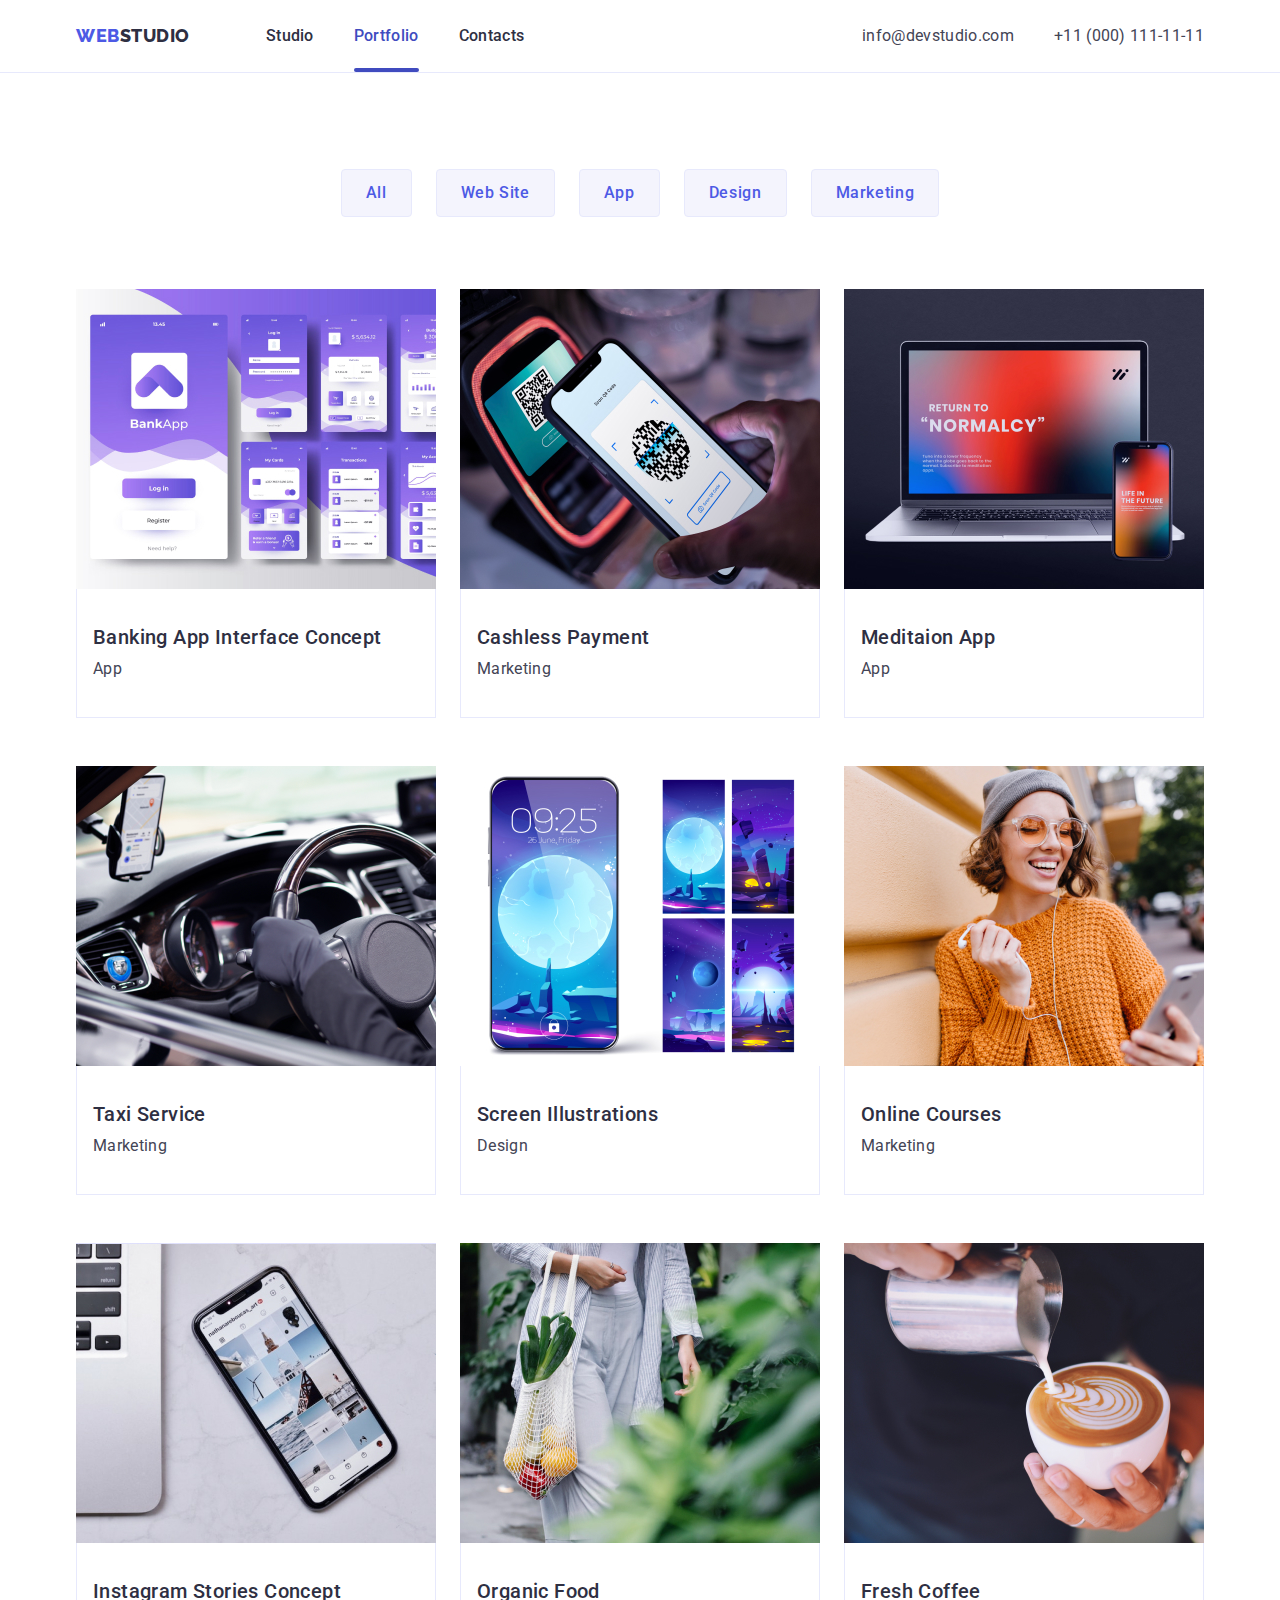
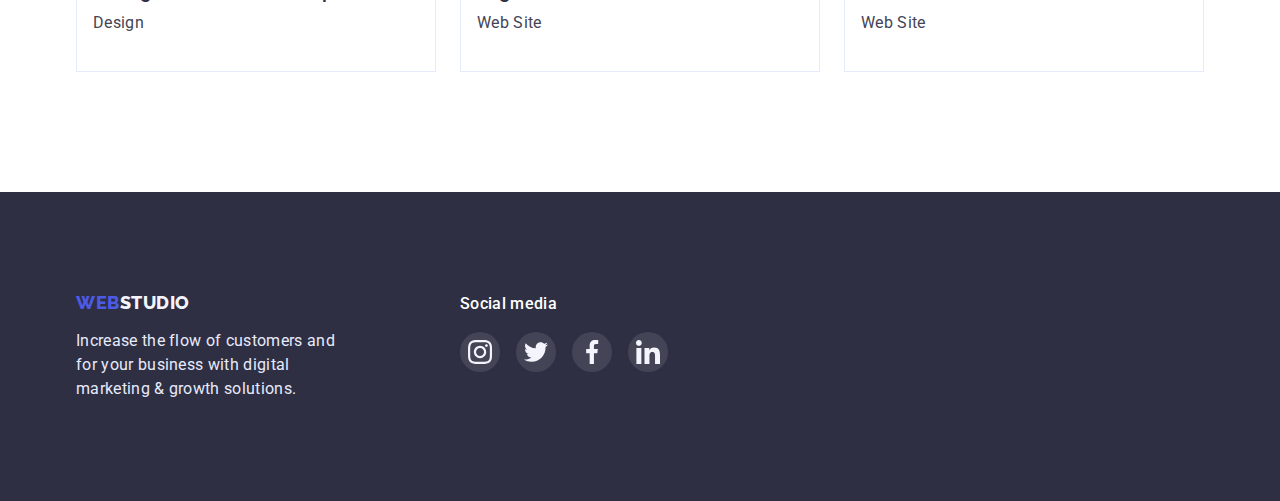
==== portfolio.html @ feeb9d18 "added new files" ====
<!DOCTYPE html>
<html lang="en">
  <head>
    <meta charset="UTF-8" />
    <meta http-equiv="X-UA-Compatible" content="IE=edge" />
    <meta name="viewport" content="width=device-width, initial-scale=1.0" />
    <title>WebStudio</title>
    <link rel="stylesheet" href="./css/normalize.css" />
    <link rel="preconnect" href="https://fonts.googleapis.com" />
    <link rel="preconnect" href="https://fonts.gstatic.com" crossorigin />
    <link
      href="https://fonts.googleapis.com/css2?family=Raleway:wght@700&family=Roboto:wght@400;500;700;900&display=swap"
      rel="stylesheet"
    />
    <link rel="stylesheet" href="./css/styles.css" />
  </head>

  <body>
    <!-- HEADER -->
    <header class="header">
      <div class="container">
        <nav class="navigation">
          <a class="logo link" href="./index.html"
            ><span class="logo-web">Web</span>Studio</a
          >
          <ul class="menu list">
            <li class="menu-item">
              <a class="menu-link link" href="./index.html">Studio</a>
            </li>
            <li class="menu-item">
              <a class="menu-link link active" href="./portfolio.html">Portfolio</a>
            </li>
            <li class="menu-item">
              <a class="menu-link link" href="">Contacts</a>
            </li>
          </ul>

          <ul class="contact-block list">
            <li class="contact-item">
              <a class="contact-mail link" href="mailto:info@devstudio.com"
                >info@devstudio.com</a
              >
            </li>
            <li class="contact-item">
              <a class="contact-number link" href="tel:+11(000)111-11-11"
                >+11 (000) 111-11-11</a
              >
            </li>
          </ul>
        </nav>
      </div>
    </header>

    <main>
      <section class="filter">
        <div class="container">
          <ul class="filter-list list">
            <li class="filter-item">
              <button class="filter-btn" type="button">All</button>
            </li>
            <li class="filter-item">
              <button class="filter-btn" type="button">Web Site</button>
            </li>
            <li class="filter-item">
              <button class="filter-btn" type="button">App</button>
            </li>
            <li class="filter-item">
              <button class="filter-btn" type="button">Design</button>
            </li>
            <li class="filter-item">
              <button class="filter-btn" type="button">Marketing</button>
            </li>
          </ul>

          <ul class="gallery-list list">
            <li class="gallery-item">
              <a class="gallery-card-link link" href="#">
                <div class="gallery-card-wrapper">
                  <img
                    src="./images/card1.jpeg"
                    alt="Interface Concept"
                    width="360"
                    height="300"
                  />
                  <p class="overlay">
                    14 Stylish and User-Friendly App Design Concepts · Task
                    Manager App · Calorie Tracker App · Exotic Fruit Ecommerce
                    App · Cloud Storage App
                  </p>
                </div>
                <div class="gallery-name">
                  <h2 class="gallery-title">Banking App Interface Concept</h2>
                  <p class="gallery-text">App</p>
                </div>
              </a>
            </li>
            <li class="gallery-item">
              <a class="gallery-card-link link" href="#">
                <div class="gallery-card-wrapper">
                  <img
                    src="./images/card2.jpeg"
                    alt="Interface Concept"
                    width="360"
                    height="300"
                  />
                  <p class="overlay">
                    14 Stylish and User-Friendly App Design Concepts · Task
                    Manager App · Calorie Tracker App · Exotic Fruit Ecommerce
                    App · Cloud Storage App
                  </p>
                </div>
                <div class="gallery-name">
                  <h2 class="gallery-title">Cashless Payment</h2>
                  <p class="gallery-text">Marketing</p>
                </div>
              </a>
            </li>
            <li class="gallery-item">
              <a class="gallery-card-link link" href="#">
                <div class="gallery-card-wrapper">
                  <img
                    src="./images/card3.jpeg"
                    alt="Interface Concept"
                    width="360"
                    height="300"
                  />
                  <p class="overlay">
                    14 Stylish and User-Friendly App Design Concepts · Task
                    Manager App · Calorie Tracker App · Exotic Fruit Ecommerce
                    App · Cloud Storage App
                  </p>
                </div>
                <div class="gallery-name">
                  <h2 class="gallery-title">Meditaion App</h2>
                  <p class="gallery-text">App</p>
                </div>
              </a>
            </li>
            <li class="gallery-item">
              <a class="gallery-card-link link" href="#">
                <div class="gallery-card-wrapper">
                  <img
                    src="./images/card4.jpeg"
                    alt="Interface Concept"
                    width="360"
                    height="300"
                  />
                  <p class="overlay">
                    14 Stylish and User-Friendly App Design Concepts · Task
                    Manager App · Calorie Tracker App · Exotic Fruit Ecommerce
                    App · Cloud Storage App
                  </p>
                </div>
                <div class="gallery-name">
                  <h2 class="gallery-title">Taxi Service</h2>
                  <p class="gallery-text">Marketing</p>
                </div>
              </a>
            </li>
            <li class="gallery-item">
              <a class="gallery-card-link link" href="#">
                <div class="gallery-card-wrapper">
                  <img
                    src="./images/card5.jpeg"
                    alt="Interface Concept"
                    width="360"
                    height="300"
                  />
                  <p class="overlay">
                    14 Stylish and User-Friendly App Design Concepts · Task
                    Manager App · Calorie Tracker App · Exotic Fruit Ecommerce
                    App · Cloud Storage App
                  </p>
                </div>
                <div class="gallery-name">
                  <h2 class="gallery-title">Screen Illustrations</h2>
                  <p class="gallery-text">Design</p>
                </div>
              </a>
            </li>
            <li class="gallery-item">
              <a class="gallery-card-link link" href="#">
                <div class="gallery-card-wrapper">
                  <img
                    src="./images/card6.jpeg"
                    alt="Interface Concept"
                    width="360"
                    height="300"
                  />
                  <p class="overlay">
                    14 Stylish and User-Friendly App Design Concepts · Task
                    Manager App · Calorie Tracker App · Exotic Fruit Ecommerce
                    App · Cloud Storage App
                  </p>
                </div>
                <div class="gallery-name">
                  <h2 class="gallery-title">Online Courses</h2>
                  <p class="gallery-text">Marketing</p>
                </div>
              </a>
            </li>
            <li class="gallery-item">
              <a class="gallery-card-link link" href="#">
                <div class="gallery-card-wrapper">
                  <img
                    src="./images/card7.jpeg"
                    alt="Interface Concept"
                    width="360"
                    height="300"
                  />
                  <p class="overlay">
                    14 Stylish and User-Friendly App Design Concepts · Task
                    Manager App · Calorie Tracker App · Exotic Fruit Ecommerce
                    App · Cloud Storage App
                  </p>
                </div>
                <div class="gallery-name">
                  <h2 class="gallery-title">Instagram Stories Concept</h2>
                  <p class="gallery-text">Design</p>
                </div>
              </a>
            </li>
            <li class="gallery-item">
              <a class="gallery-card-link link" href="#">
                <div class="gallery-card-wrapper">
                  <img
                    src="./images/card8.jpeg"
                    alt="Interface Concept"
                    width="360"
                    height="300"
                  />
                  <p class="overlay">
                    14 Stylish and User-Friendly App Design Concepts · Task
                    Manager App · Calorie Tracker App · Exotic Fruit Ecommerce
                    App · Cloud Storage App
                  </p>
                </div>
                <div class="gallery-name">
                  <h2 class="gallery-title">Organic Food</h2>
                  <p class="gallery-text">Web Site</p>
                </div>
              </a>
            </li>
            <li class="gallery-item">
              <a class="gallery-card-link link" href="#">
                <div class="gallery-card-wrapper">
                  <img
                    src="./images/card9.jpeg"
                    alt="Interface Concept"
                    width="360"
                    height="300"
                  />
                  <p class="overlay">
                    14 Stylish and User-Friendly App Design Concepts · Task
                    Manager App · Calorie Tracker App · Exotic Fruit Ecommerce
                    App · Cloud Storage App
                  </p>
                </div>
                <div class="gallery-name">
                  <h2 class="gallery-title">Fresh Coffee</h2>
                  <p class="gallery-text">Web Site</p>
                </div>
              </a>
            </li>
          </ul>
        </div>
      </section>
    </main>

    <!--Footer-->
    <footer class="footer">
      <div class="container">
        <div>
          <a class="logo-footer link" href="./index.html">
            <span class="logo-web">Web</span>Studio
          </a>
          <p class="footer-text">
            Increase the flow of customers and for your business with digital
            marketing & growth solutions.
          </p>
        </div>

        <div class="social-media">
          <h3 class="social-media-title">Social media</h3>
          <ul class="footer-soc-list list">
            <li class="footer-soc-item">
              <a href="#" class="footer-soc-link link">
                <svg class="footer-soc-icon" weight="24" height="24">
                  <use href="./images/sprite.svg#icon-instagram"></use>
                </svg>
              </a>
            </li>
            <li class="footer-soc-item">
              <a href="#" class="footer-soc-link link">
                <svg class="footer-soc-icon" weight="24" height="24">
                  <use href="./images/sprite.svg#icon-twitter"></use>
                </svg>
              </a>
            </li>
            <li class="footer-soc-item">
              <a href="#" class="footer-soc-link link">
                <svg class="footer-soc-icon" weight="24" height="24">
                  <use href="./images/sprite.svg#icon-facebook"></use>
                </svg>
              </a>
            </li>
            <li class="footer-soc-item">
              <a href="#" class="footer-soc-link link">
                <svg class="footer-soc-icon" weight="24" height="24">
                  <use href="./images/sprite.svg#icon-linkedin"></use>
                </svg>
              </a>
            </li>
          </ul>
        </div>
      </div>
    </footer>
  </body>
</html>
---- css/styles.css ----
:root {
  --accent-color: #4d5ae5;
  --title-color: #2e2f42;
  --main-text-color: #434455;
  --accent-light-color: #ffffff;
  --transition-duration-and-funs: 250ms cubic-bezier(0.4, 0, 0.2, 1);
}

* {
  margin: 0;
  padding: 0;
  box-sizing: border-box;
}

body {
  font-family: "Roboto", sans-serif;
  color: var(--title-color);
  font-weight: 700;
}

h1,
h2,
h3,
h4,
p {
  margin: 0;
}

ul {
  margin: 0;
  padding-left: 0;
}

img {
  display: block;
}
button {
  cursor: pointer;
}

.container {
  width: 1158px;
  padding-left: 15px;
  padding-right: 15px;
  margin: 0 auto;
}

.link {
  display: inline-block;
  text-decoration: none;
}

/*-------- HEDER -------- */
.header {
  padding-top: 24px;
  padding-bottom: 24px;

  border-bottom: 1px solid #e7e9fc;
}

.navigation {
  display: flex;
  align-items: center;
}

.navigation ul {
  display: flex;
}

.logo {
  margin-right: 76px;

  font-family: "Raleway";
  font-weight: 800;
  font-size: 18px;
  line-height: 1.33;
  letter-spacing: 0.03em;
  text-transform: uppercase;
  color: var(--title-color);
}

.logo-web {
  color: var(--accent-color);
}

.menu-item {
  position: relative;
}

.menu-item:not(:last-child) {
  margin-right: 40px;
}

.menu-link {
  position: relative;
  font-weight: 500;
  font-size: 16px;
  line-height: 1.5;
  letter-spacing: 0.02em;
  color: var(--title-color);
  transition: color var(--transition-duration-and-funs);
}

.active {
  color: #404bbf;
}

.menu-link.active::after {
  position: absolute;
  left: 0;
  bottom: -24px;
  width: 100%;
  height: 4px;
  content: "";
  
  background-color: #404bbf;
  border-radius: 2px;
}

.menu-link:hover,
.menu-link:focus {
  color: var(--accent-color);
}

.contact-block {
  margin-left: auto;
}

.contact-item:not(:last-child) {
  margin-right: 40px;
}

.contact-mail {
  font-weight: 400;
  font-size: 16px;
  line-height: 1.5;
  letter-spacing: 0.02em;
  color: var(--main-text-color);
  transition: color var(--transition-duration-and-funs);
}

.contact-number {
  font-weight: 400;
  font-size: 16px;
  line-height: 1.5;
  letter-spacing: 0.02em;
  color: var(--main-text-color);
  transition: color var(--transition-duration-and-funs);
}

.contact-number:hover,
.contact-number:focus {
  color: var(--accent-color);
}

.list {
  list-style: none;
}

.contact-mail:hover,
.contact-mail:focus {
  color: var(--accent-color);
}

/* ------- HERO -------- */

.hero {
  padding-top: 188px;
  padding-bottom: 188px;
  max-width: 1440px;
  margin: 0 auto;

  background-color: var(--title-color);
  background-image: linear-gradient(
      rgba(46, 47, 66, 0.7),
      rgba(46, 47, 66, 0.7)
    ),
    url(../images/people-office.jpeg);
  background-repeat: no-repeat;
  background-size: cover;
  background-position: center;

  /* text-align: center; */
}

.hero .container {
  display: flex;
  flex-direction: column;
  gap: 48px;
  align-items: center;
}

.hero-title {
  display: block;
  max-width: 500px;

  font-size: 56px;
  line-height: 1.07;
  text-align: center;
  letter-spacing: 0.02em;
  color: var(--accent-light-color);
}

.hero-btn {
  display: inline-block;
  padding: 16px 32px 16px 32px;

  font-family: "Roboto", sans-serif;
  font-weight: 500;
  font-size: 16px;
  line-height: 1.19;
  letter-spacing: 0.04em;
  color: var(--accent-light-color);
  background: var(--accent-color);

  box-shadow: 0px 4px 4px rgba(0, 0, 0, 0.15);
  border: var(--accent-color);
  border-radius: 4px;
  transition: background-color var(--transition-duration-and-funs);
}

.hero-btn:hover,
.hero-btn:focus {
  background-color: #404bbf;
  bottom: none;
}

/* ------- Section 1 Description ------- */

.description {
  padding-top: 120px;
  padding-bottom: 120px;
}

.main-description {
  display: flex;
  gap: 24px;

  font-size: 20px;
  line-height: 1.2;
  letter-spacing: 0.02em;
  color: var(--title-color);
}

.main-description-title {
  margin-bottom: 8px;
  margin-top: 8px;
  font-weight: 500;
  font-size: 20px;
  line-height: 1.2;
}

.block-description {
  width: calc((100% - 72px) / 4);
}

.block-description::before {
  display: block;
  content: "";
  height: 120px;
  background-repeat: no-repeat;
  background-position: center;
  background-color: #f4f4fd;
  border-radius: 4px;
}

.block-description:nth-child(1)::before {
  background-image: url(../images/antenna.svg);
}

.block-description:nth-child(2)::before {
  background-image: url(../images/clock.svg);
}

.block-description:nth-child(3)::before {
  background-image: url(../images/diagram.svg);
}

.block-description:nth-child(4)::before {
  background-image: url(../images/astronaut.svg);
}

.text-description {
  font-weight: 400;
  font-size: 16px;
  line-height: 1.5;
  letter-spacing: 0.02em;
  color: var(--main-text-color);
}

/* <!----- Section 2 What are we doing -----> */

.function {
  padding-bottom: 120px;
}

.fuction-title {
  margin-bottom: 72px;
  font-weight: 700;
  font-size: 36px;
  line-height: 1.11;
  text-align: center;
  letter-spacing: 0.02em;
  text-transform: capitalize;
  color: var(--title-color);
}
.functin-list {
  display: flex;
  gap: 24px;
}

/* ------- Section 3  Our Team -------- */

.team {
  padding-top: 120px;
  padding-bottom: 120px;
  background: #f4f4fd;
}
.team-title {
  margin-bottom: 72px;
  font-weight: 700;
  font-size: 36px;
  line-height: 1.11;
  text-align: center;
  letter-spacing: 0.02em;
  text-transform: capitalize;
  color: var(--title-color);
}
.team-list {
  display: flex;
  gap: 24px;
}
.team-block {
  background: var(--accent-light-color);

  box-shadow: 0px 1px 6px rgba(46, 47, 66, 0.08),
    0px 1px 1px rgba(46, 47, 66, 0.16), 0px 2px 1px rgba(46, 47, 66, 0.08);
  border-radius: 0px 0px 4px 4px;
}
.team-name {
  margin-top: 32px;
  margin-bottom: 8px;

  font-weight: 500;
  font-size: 20px;
  line-height: 1.2;
  text-align: center;
  letter-spacing: 0.02em;
  color: var(--title-color);
}
.team-post {
  margin-bottom: 32px;
  font-weight: 400;
  font-size: 16px;
  line-height: 1.5;
  text-align: center;
  letter-spacing: 0.02em;
  color: var(--main-text-color);
  margin-bottom: 12px;
}

.team-soc-list {
  display: flex;
  justify-content: center;
  gap: 24px;
  padding-bottom: 36px;
}

.team-soc-item {
  width: 40px;
  height: 40px;
}

.team-soc-link {
  display: flex;
  align-items: center;
  justify-content: center;
  width: 100%;
  height: 100%;
  background-color: var(--accent-color);
  border-radius: 50%;
  transition: background-color var(--transition-duration-and-funs);
}

.team-soc-link:hover,
.team-soc-link:focus {
  background-color: #404bbf;
}

.team-soc-icon {
  fill: #f4f4fd;
}

/* ----------- CUSTOMER ---------- */

.customer {
  padding-top: 120px;
  padding-bottom: 120px;
}

.customer-title {
  margin-bottom: 72px;
  font-weight: 700;
  font-size: 36px;
  line-height: 1.11;
  text-align: center;
  letter-spacing: 0.02em;
  text-transform: capitalize;
  color: var(--title-color);
}

.customer-list-company {
  display: flex;
  gap: 24px;
}

.customer-list-item {
  display: flex;
  width: 168px;
  height: 88px;
  align-items: center;
  justify-content: center;
}

.customer-link-company {
  display: flex;
  width: 100%;
  height: 100%;
  align-items: center;
  justify-content: center;
  border: 1px solid #8e8f99;
  border-radius: 4px;
  transition: border var(--transition-duration-and-funs),
    border-radius var(--transition-duration-and-funs);
}

.customer-link-company:hover,
.customer-link-company:focus {
  border: 1px solid #404bbf;
  border-radius: 4px;
}

.customer-icon {
  fill: #8e8f99;
  transition: fill var(--transition-duration-and-funs);
}

.customer-link-company:hover .customer-icon,
.customer-link-company:focus .customer-icon {
  fill: #404bbf;
}

/* ----------- FOOTER ---------- */

.footer {
  padding-top: 100px;
  padding-bottom: 100px;
  background: var(--title-color);
}

.footer > .container {
  display: flex;
  align-items: baseline;
  gap: 120px;
}

.logo-footer {
  margin-bottom: 16px;
  display: inline-block;
  font-family: "Raleway";
  font-weight: 800;
  font-size: 18px;
  line-height: 1.17;
  letter-spacing: 0.03em;
  text-transform: uppercase;
  color: #f4f4fd;
}

.footer-text {
  display: block;
  width: 264px;
  height: 72px;

  font-weight: 400;
  font-size: 16px;
  line-height: 1.5;
  letter-spacing: 0.02em;
  color: #e7e9fc;
}

.footer .social-media {
  display: flex;
  flex-direction: column;
}

.social-media-title {
  font-weight: 500;
  font-size: 16px;
  line-height: 1.5;
  letter-spacing: 0.02em;
  color: #ffffff;
  margin-bottom: 16px;
}

.footer-soc-list {
  display: flex;
  justify-content: center;
  gap: 16px;
  /* padding-bottom: 36px; */
}

.footer-soc-item {
  width: 40px;
  height: 40px;
}

.footer-soc-link {
  display: flex;
  align-items: center;
  justify-content: center;
  width: 100%;
  height: 100%;
  background: rgba(255, 255, 255, 0.1);
  border-radius: 50%;
  transition: background var(--transition-duration-and-funs);
}

.footer-soc-link:hover,
.footer-soc-link:focus {
  background: #31d0aa;
}

.footer-soc-icon {
  fill: #f4f4fd;
}

/* ================ PORTFOLIO =============== */

.filter {
  padding-top: 96px;
  padding-bottom: 120px;
}

.filter-list {
  margin-bottom: 72px;

  display: flex;
  gap: 24px;
  justify-content: center;
}
.filter-item {
  display: flex;
}
.filter-btn {
  display: flex;
  justify-content: center;
  align-items: center;
  padding: 12px 24px;

  height: 48px;

  font-family: inherit;
  font-weight: 500;
  font-size: 16px;
  line-height: 1.5;
  text-align: center;
  letter-spacing: 0.04em;
  color: var(--accent-color);

  background: #f4f4fd;
  border: 1px solid #e7e9fc;
  border-radius: 4px;
  transition: background var(--transition-duration-and-funs),
    color var(--transition-duration-and-funs),
    border var(--transition-duration-and-funs),
}
.filter-btn:hover,
.filter-btn:focus {
  background: var(--accent-color);
  color: var(--accent-light-color);
  border: 1px solid var(--accent-color);
}

/* ----------- GALLERY ---------- */

.gallery-list {
  display: flex;
  flex-wrap: wrap;
  gap: 48px 24px;
}

.gallery-item {
  max-width: 360px;

  font-size: 20px;
  line-height: 1.2;
  letter-spacing: 0.02em;
  color: var(--title-color);
}

.gallery-card-wrapper {
  position: relative;
  overflow: hidden;
}

.overlay {
  position: absolute;
  left: 0;
  top: 0;
  width: 100%;
  height: 100%;

  padding-top: 40px;
  padding-left: 32px;
  padding-right: 32px;
  overflow: auto;

  transform: translate(0, 100%);
  transition: transform var(--transition-duration-and-funs);

  font-weight: 400;
  font-size: 16px;
  line-height: 1.5;
  letter-spacing: 0.02em;
  color: #f4f4fd;
  background-color: var(--accent-color);
}

.gallery-card-link:hover .overlay,
.gallery-card-link:focus .overlay {
  transform: translate(0, 0);
}

.gallery-name {
  padding: 36px 16px;
  border: 1px solid #e7e9fc;
  border-top: none;
}

.gallery-title {
  margin-bottom: 8px;

  font-weight: 500;
  font-size: 20px;
  line-height: 1.2;
  letter-spacing: 0.02em;
  color: var(--title-color);
}

.gallery-text {
  font-weight: 400;
  font-size: 16px;
  line-height: 1.5;
  letter-spacing: 0.02em;
  color: var(--main-text-color);
}

.gallery-card-link {
  transition: box-shadow var(--transition-duration-and-funs);
}

.gallery-card-link:hover,
.gallery-card-link:focus {
  box-shadow: 0px 1px 6px rgba(46, 47, 66, 0.08),
    0px 1px 1px rgba(46, 47, 66, 0.16), 0px 2px 1px rgba(46, 47, 66, 0.08);
}

/* ----------- MODAL WINDOW ---------- */

.backdrop {
  position: fixed;
  top: 0;
  left: 0;
  z-index: 100;
  width: 100%;
  height: 100%;
  background: rgba(46, 47, 66, 0.4);

  transition: opacity var(--transition-duration-and-funs),
    visibility var(--transition-duration-and-funs);
}

.backdrop.is-hidden {
  opacity: 0;
  visibility: hidden;
  pointer-events: none;
}

.modal {
  position: absolute;
  top: 50%;
  left: 50%;
  transform: translate(-50%, -50%) scale(1);

  width: 408px;
  min-height: 576px;
  background-color: #fcfcfc;
  box-shadow: 0px 1px 1px rgba(0, 0, 0, 0.14), 0px 1px 3px rgba(0, 0, 0, 0.12),
    0px 2px 1px rgba(0, 0, 0, 0.2);
  border-radius: 4px;
  transition: transform var(--transition-duration-and-funs);

}

.backdrop.is-hidden .modal {
  transform: translate(-50%, -50%) scale(0);
}

.modal-close-btn {
  position: absolute;
  top: 24px;
  right: 24px;
  display: flex;
  justify-content: center;
  align-items: center;
  width: 24px;
  height: 24px;
  padding: 0;
  background-color: #e7e9fc;
  border: 1px solid rgba(0, 0, 0, 0.1);
  border-radius: 50%;
  transition: background-color var(--transition-duration-and-funs);
}

.modal-close-btn:hover,
.modal-close-btn:focus {
  background-color: #404bbf;
}

.modal-close-icon {
  transition: fill var(--transition-duration-and-funs);
}

.modal-close-btn:hover .modal-close-icon,
.modal-close-btn:focus .modal-close-icon {
  fill: var(--accent-light-color);
}
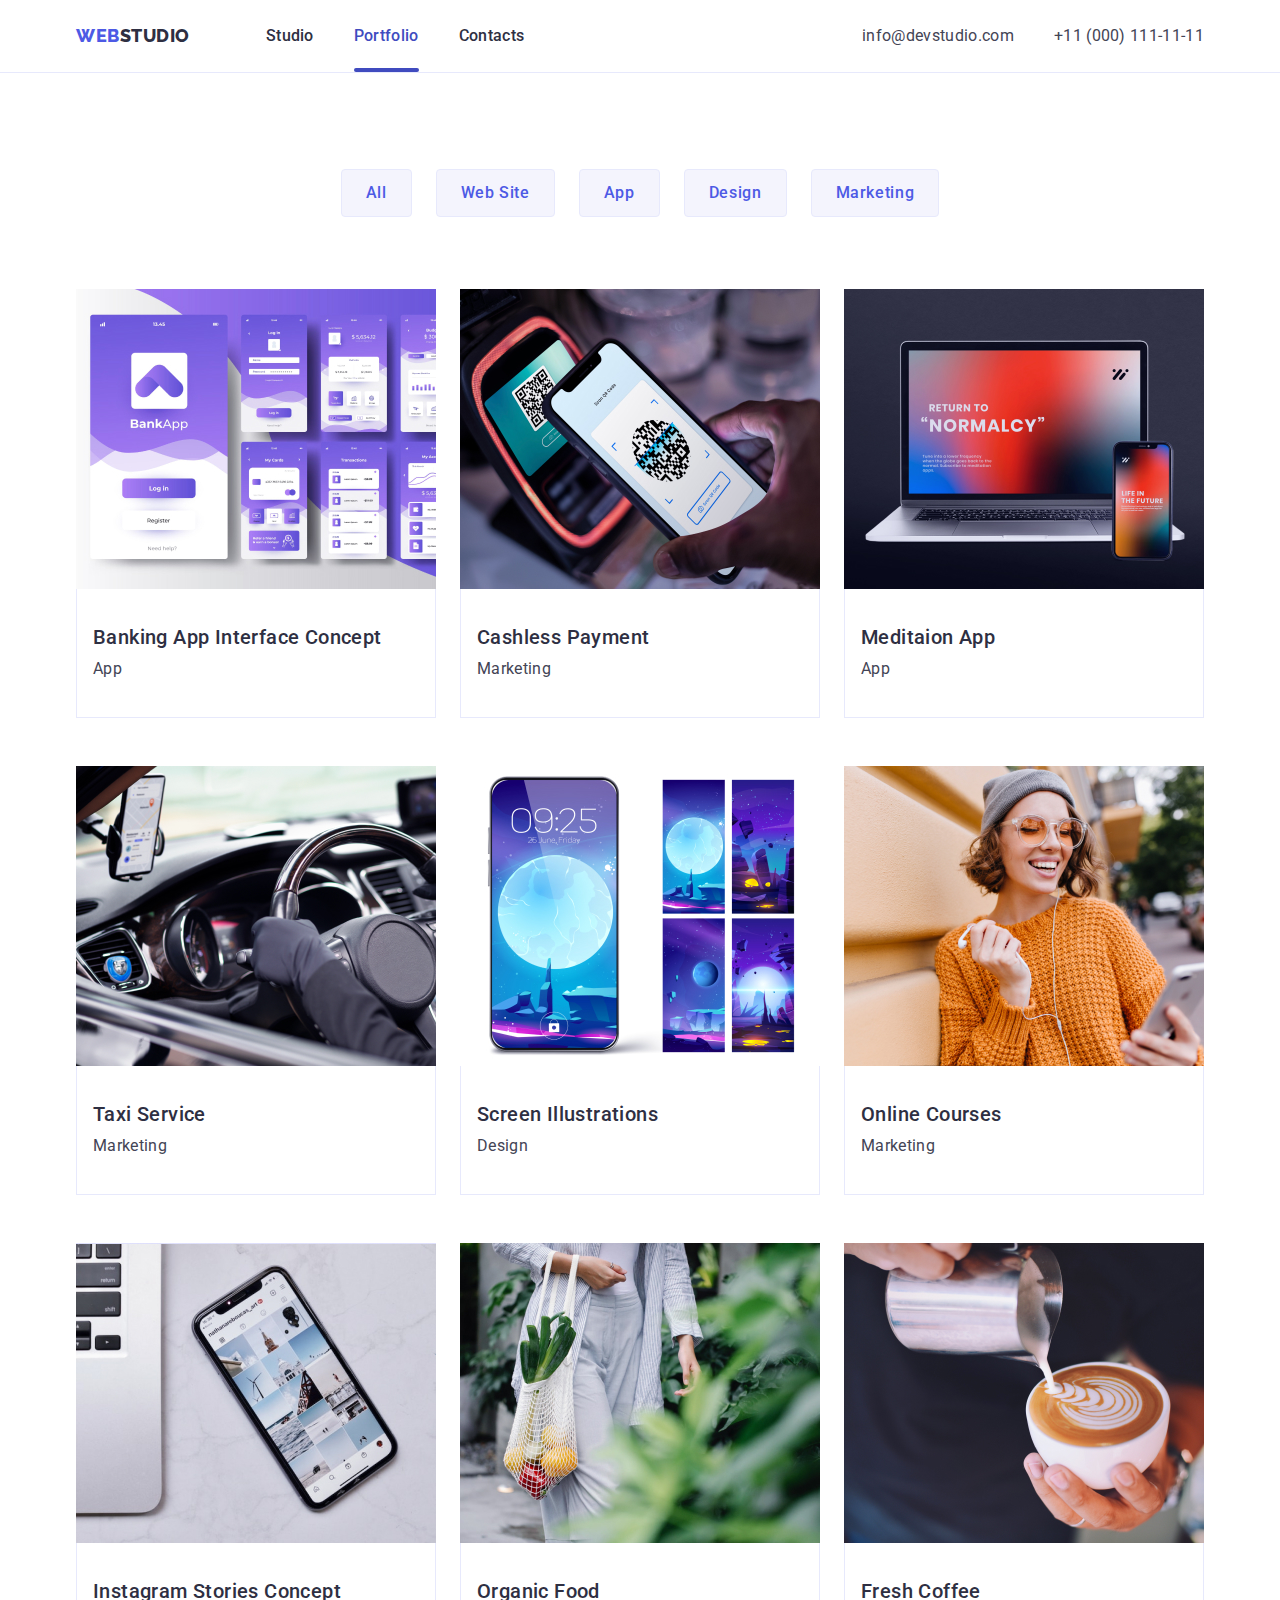
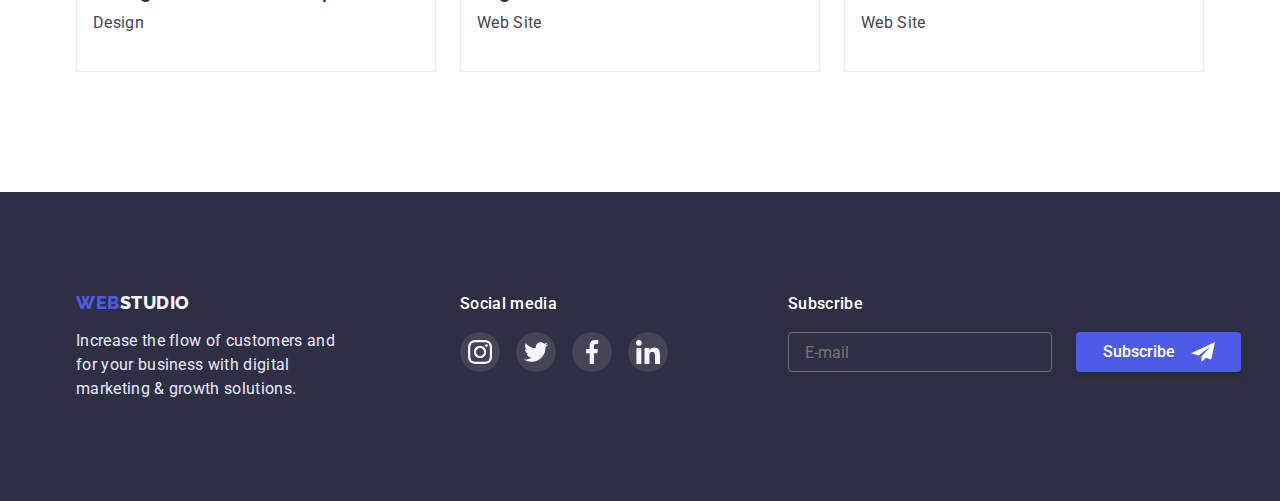
==== commit 8b04efe9: "added form to footer" ====
--- a/portfolio.html
+++ b/portfolio.html
@@ -28,7 +28,9 @@
               <a class="menu-link link" href="./index.html">Studio</a>
             </li>
             <li class="menu-item">
-              <a class="menu-link link active" href="./portfolio.html">Portfolio</a>
+              <a class="menu-link link active" href="./portfolio.html"
+                >Portfolio</a
+              >
             </li>
             <li class="menu-item">
               <a class="menu-link link" href="">Contacts</a>
@@ -313,6 +315,25 @@
             </li>
           </ul>
         </div>
+        <div class="subscribe-wrap">
+          <h3 class="subscribe-title">Subscribe</h3>
+          <form class="form-subscribe">
+            <span class="form-input-wrapper">
+              <input
+                type="email"
+                name="user_email"
+                class="form-input-subscribe"
+                placeholder="E-mail"
+              />
+            </span>
+            <button type="submit" class="form-submit-subscribe">
+              Subscribe
+              <svg class="form-input-icon" width="24" height="24">
+                <use href="./images/sprite.svg#icon-letter"></use>
+              </svg>
+            </button>
+          </form>
+        </div>
       </div>
     </footer>
   </body>
--- a/css/styles.css
+++ b/css/styles.css
@@ -43,6 +43,19 @@
   padding-left: 15px;
   padding-right: 15px;
   margin: 0 auto;
+}
+
+.visually-hidden {
+  position: absolute;
+  white-space: nowrap;
+  width: 1px;
+  height: 1px;
+  overflow: hidden;
+  border: 0;
+  padding: 0;
+  clip: rect(0 0 0 0);
+  clip-path: inset(50%);
+  margin: -1px;
 }
 
 .link {
@@ -112,7 +125,7 @@
   width: 100%;
   height: 4px;
   content: "";
-  
+
   background-color: #404bbf;
   border-radius: 2px;
 }
@@ -572,7 +585,7 @@
   border-radius: 4px;
   transition: background var(--transition-duration-and-funs),
     color var(--transition-duration-and-funs),
-    border var(--transition-duration-and-funs),
+    border var(--transition-duration-and-funs);
 }
 .filter-btn:hover,
 .filter-btn:focus {
@@ -663,6 +676,71 @@
 .gallery-card-link:focus {
   box-shadow: 0px 1px 6px rgba(46, 47, 66, 0.08),
     0px 1px 1px rgba(46, 47, 66, 0.16), 0px 2px 1px rgba(46, 47, 66, 0.08);
+}
+
+.form-subscribe {
+  display: flex;
+}
+
+.subscribe-title {
+  font-weight: 500;
+  font-size: 16px;
+  line-height: 1.5;
+  letter-spacing: 0.02em;
+  color: #ffffff;
+  margin-bottom: 16px;
+}
+
+.form-input-wrapper {
+  margin-right: 24px;
+}
+
+.form-input-wrapper:focus {
+  outline: none;
+  border-color: var(--accent-color);
+}
+
+.form-input-subscribe {
+  width: 264px;
+  height: 40px;
+  border: 1px solid rgba(255, 255, 255, 0.3);
+  border-radius: 4px;
+  background-color: transparent;
+  padding-left: 16px;
+  outline: none;
+  color: var(--accent-light-color);
+  transition: border-color var(--transition-duration-and-funs);
+}
+
+.form-input-subscribe:focus {
+  outline: none;
+  border-color: var(--accent-color);
+}
+
+.form-submit-subscribe {
+  display: flex;
+  justify-content: center;
+  align-items: center;
+  gap: 16px;
+  min-width: 165px;
+  height: 40px;
+  align-self: center;
+  font-weight: 500;
+  font-size: 16px;
+
+  color: var(--accent-light-color);
+  background: var(--accent-color);
+
+  box-shadow: 0px 4px 4px rgba(0, 0, 0, 0.15);
+  border: var(--accent-color);
+  border-radius: 4px;
+  transition: background-color var(--transition-duration-and-funs);
+}
+
+.form-submit-subscribe:hover,
+.form-submit-subscribe:focus {
+  background-color: #404bbf;
+  bottom: none;
 }
 
 /* ----------- MODAL WINDOW ---------- */
@@ -692,6 +770,8 @@
   left: 50%;
   transform: translate(-50%, -50%) scale(1);
 
+  padding: 72px 24px 24px;
+
   width: 408px;
   min-height: 576px;
   background-color: #fcfcfc;
@@ -699,7 +779,6 @@
     0px 2px 1px rgba(0, 0, 0, 0.2);
   border-radius: 4px;
   transition: transform var(--transition-duration-and-funs);
-
 }
 
 .backdrop.is-hidden .modal {
@@ -735,3 +814,156 @@
 .modal-close-btn:focus .modal-close-icon {
   fill: var(--accent-light-color);
 }
+
+/* ----------- MODAL FORM ---------- */
+
+.modal-form {
+  display: flex;
+  flex-direction: column;
+}
+
+.modal-form-title {
+  margin-bottom: 16px;
+  font-weight: 500;
+  font-size: 16px;
+  line-height: 1.5;
+  text-align: center;
+  letter-spacing: 0.02em;
+  color: #2e2f42;
+}
+
+.modal-form-input {
+  width: 100%;
+  height: 40px;
+
+  border: 1px solid rgba(33, 33, 33, 0.2);
+  border-radius: 4px;
+  padding-left: 38px;
+  transition: border-color var(--transition-duration-and-funs);
+}
+
+.modal-form-input:focus {
+  outline: none;
+  border-color: var(--accent-color);
+}
+
+.modal-form-field {
+  margin-bottom: 8px;
+}
+
+.modal-form-input-desk {
+  display: block;
+  font-weight: 400;
+  font-size: 12px;
+  line-height: 1.33;
+  letter-spacing: 0.04em;
+  color: #8e8f99;
+  margin-bottom: 4px;
+}
+
+.modal-form-input-wrapper {
+  position: relative;
+  display: block;
+}
+
+.modal-form-input-icon {
+  position: absolute;
+  top: 50%;
+  left: 16px;
+  transform: translate(0, -50%);
+  display: block;
+  width: 22px;
+  height: 24px;
+  transition: fill var(--transition-duration-and-funs);
+}
+
+.modal-form-input:focus + .modal-form-input-icon {
+  fill: var(--accent-color);
+}
+
+.modal-form-message {
+  resize: none;
+  width: 100%;
+  height: 120px;
+  padding: 8px 16px;
+
+  border: 1px solid rgba(33, 33, 33, 0.2);
+  border-radius: 4px;
+  transition: border-color var(--accent-color);
+}
+
+.modal-form-message::placeholder {
+  font-size: 12px;
+  line-height: 1.33;
+  letter-spacing: 0.04em;
+  color: rgba(117, 117, 117, 0.5);
+}
+
+.modal-form-message:focus {
+  outline: none;
+  border-color: var(--accent-color);
+}
+
+.modal-form-check-desk {
+  display: flex;
+  align-items: center;
+  margin-bottom: 24px;
+  margin-right: 8px;
+
+  font-weight: 400;
+  font-size: 12px;
+  line-height: 1.33;
+  letter-spacing: 0.04em;
+  color: #757575;
+}
+
+.modal-form-check-desk::before {
+  display: block;
+  margin-right: 8px;
+  width: 16px;
+  height: 16px;
+  content: "";
+  cursor: pointer;
+  border: 1.25px solid #2e2f42;
+  border-radius: 2px;
+}
+
+.modal-form-check:checked + .modal-form-check-desk::before {
+  background-color: #404bbf;
+  border: 1.25px solid #404bbf;
+  border-radius: 2px;
+  background-image: url(../images/ok.svg);
+  background-repeat: no-repeat;
+  background-size: 10px;
+  background-position: center;
+}
+
+.modal-form-check:focus + .modal-form-check-desk::before {
+  outline: #404bbf;
+  border: 1.25px solid #404bbf;
+  border-radius: 2px;
+}
+
+.modal-form-submit {
+  min-width: 169px;
+  height: 56px;
+  align-self: center;
+  font-family: "Roboto", sans-serif;
+  font-weight: 500;
+  font-size: 16px;
+  line-height: 1.19;
+  letter-spacing: 0.04em;
+  color: var(--accent-light-color);
+  background: var(--accent-color);
+
+  box-shadow: 0px 4px 4px rgba(0, 0, 0, 0.15);
+  border: var(--accent-color);
+  border-radius: 4px;
+  transition: background-color var(--transition-duration-and-funs);
+}
+
+.modal-form-submit:hover,
+.modal-form-submit-:focus {
+  background-color: #404bbf;
+  bottom: none;
+}
